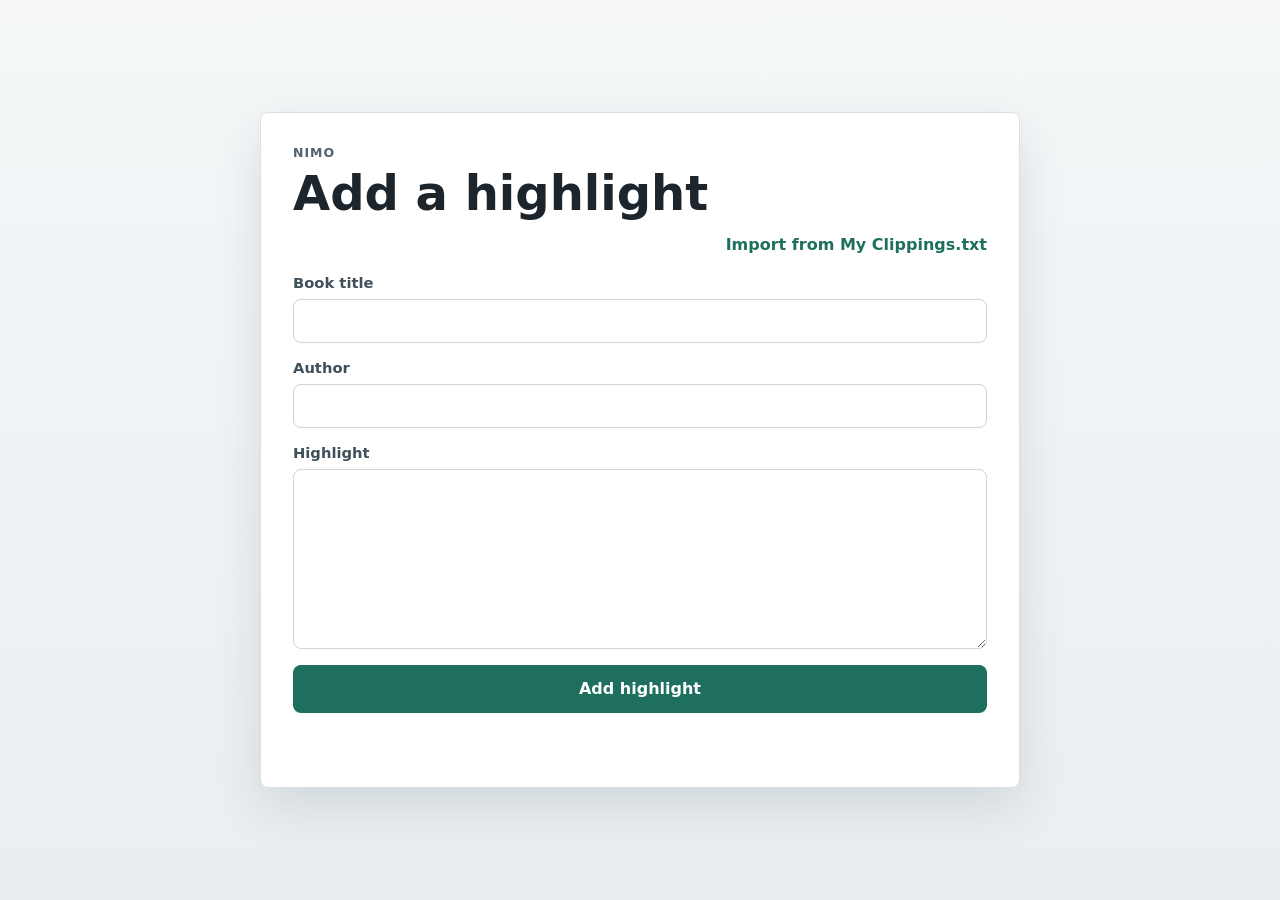
==== static/upload.html @ 3de4eac5 "Add docker compose and manual adding of highlight" ====
<!doctype html>
<html lang="en">
<head>
  <meta charset="utf-8">
  <meta name="viewport" content="width=device-width, initial-scale=1">
  <title>Nimo Manual Highlight</title>
  <link rel="stylesheet" href="/static/styles.css">
</head>
<body>
  <main class="shell">
    <section class="panel" aria-labelledby="page-title">
      <div class="header">
        <p class="eyebrow">Nimo</p>
        <h1 id="page-title">Add a highlight</h1>
      </div>

      <nav class="page-actions" aria-label="Import options">
        <a class="text-link" href="/">Import from My Clippings.txt</a>
      </nav>

      <form id="manual-form" class="manual-form">
        <label class="field" for="book-name">
          <span>Book title</span>
          <input id="book-name" name="book_name" type="text" autocomplete="off" required>
        </label>

        <label class="field" for="author">
          <span>Author</span>
          <input id="author" name="author" type="text" autocomplete="off" required>
        </label>

        <label class="field" for="highlight">
          <span>Highlight</span>
          <textarea id="highlight" name="highlight" rows="8" required></textarea>
        </label>

        <button id="submit-button" type="submit">Add highlight</button>
      </form>

      <p id="status" class="status" role="status" aria-live="polite"></p>

      <section id="result" class="result" hidden>
        <div class="result__meta">
          <span id="result-title"></span>
          <span id="result-state"></span>
        </div>
        <div id="highlight-list" class="highlight-list"></div>
      </section>
    </section>
  </main>

  <script>
    const form = document.querySelector('#manual-form');
    const submitButton = document.querySelector('#submit-button');
    const statusText = document.querySelector('#status');
    const result = document.querySelector('#result');
    const resultTitle = document.querySelector('#result-title');
    const resultState = document.querySelector('#result-state');
    const highlightList = document.querySelector('#highlight-list');

    form.addEventListener('submit', async (event) => {
      event.preventDefault();

      const formData = new FormData(form);
      const payload = {
        book_name: formData.get('book_name').trim(),
        author: formData.get('author').trim(),
        highlight: formData.get('highlight').trim(),
      };

      submitButton.disabled = true;
      submitButton.textContent = 'Adding...';
      statusText.textContent = 'Saving highlight...';
      result.hidden = true;
      highlightList.replaceChildren();

      try {
        const response = await fetch('/api/import/new', {
          method: 'POST',
          headers: {
            'Content-Type': 'application/json',
          },
          body: JSON.stringify(payload),
        });
        const data = await response.json();

        if (!response.ok) {
          throw new Error(data.detail || 'Save failed.');
        }

        const item = data.highlight;
        resultTitle.textContent = item.book_name;
        resultState.textContent = data.imported ? 'Saved' : 'Already exists';

        const article = document.createElement('article');
        article.className = 'highlight-card';

        const title = document.createElement('h2');
        title.textContent = item.book_name;

        const author = document.createElement('p');
        author.className = 'highlight-card__author';
        author.textContent = item.author;

        const quote = document.createElement('p');
        quote.className = 'highlight-card__text';
        quote.textContent = item.highlight;

        article.append(title, author, quote);
        highlightList.append(article);
        result.hidden = false;
        statusText.textContent = data.imported ? 'Highlight added.' : 'Duplicate highlight skipped.';

        if (data.imported) {
          form.reset();
        }
      } catch (error) {
        statusText.textContent = error.message;
      } finally {
        submitButton.disabled = false;
        submitButton.textContent = 'Add highlight';
      }
    });
  </script>
</body>
</html>
---- static/styles.css ----
:root {
  color-scheme: light;
  font-family: Inter, ui-sans-serif, system-ui, -apple-system, BlinkMacSystemFont, "Segoe UI", sans-serif;
  background: #f5f7f8;
  color: #1d252c;
}

* {
  box-sizing: border-box;
}

body {
  margin: 0;
  min-height: 100vh;
  background: linear-gradient(180deg, #f5f7f8 0%, #e8eef1 100%);
}

.shell {
  display: grid;
  min-height: 100vh;
  place-items: center;
  padding: 32px 16px;
}

.panel {
  width: min(100%, 760px);
  padding: 32px;
  border: 1px solid #d8e0e5;
  border-radius: 8px;
  background: #ffffff;
  box-shadow: 0 18px 48px rgba(31, 45, 56, 0.12);
}

.header {
  margin-bottom: 24px;
}

.eyebrow {
  margin: 0 0 8px;
  color: #52616b;
  font-size: 0.78rem;
  font-weight: 700;
  letter-spacing: 0.08em;
  text-transform: uppercase;
}

h1 {
  margin: 0;
  font-size: clamp(2rem, 5vw, 3rem);
  line-height: 1.05;
  letter-spacing: 0;
}

.upload-form {
  display: grid;
  gap: 16px;
}

.file-picker {
  display: grid;
  gap: 8px;
  min-height: 132px;
  align-content: center;
  padding: 24px;
  border: 2px dashed #9db0bb;
  border-radius: 8px;
  background: #f8fafb;
  cursor: pointer;
  transition: border-color 160ms ease, background 160ms ease;
}

.file-picker:hover,
.file-picker:focus-within {
  border-color: #2d6cdf;
  background: #f2f6fd;
}

.file-picker__title {
  font-size: 1rem;
  font-weight: 700;
}

.file-picker__meta {
  color: #61717d;
  overflow-wrap: anywhere;
}

input[type="file"] {
  position: absolute;
  inline-size: 1px;
  block-size: 1px;
  opacity: 0;
  pointer-events: none;
}

button {
  min-height: 48px;
  border: 0;
  border-radius: 8px;
  background: #1f6f5f;
  color: #ffffff;
  font: inherit;
  font-weight: 700;
  cursor: pointer;
  transition: background 160ms ease, transform 160ms ease;
}

button:hover:not(:disabled) {
  background: #18584c;
  transform: translateY(-1px);
}

button:disabled {
  background: #aab6bd;
  cursor: not-allowed;
}

.status {
  min-height: 24px;
  margin: 18px 0 0;
  color: #52616b;
}

.result {
  margin-top: 20px;
  border: 1px solid #d8e0e5;
  border-radius: 8px;
  overflow: hidden;
}

.result__meta {
  display: flex;
  justify-content: space-between;
  gap: 16px;
  padding: 12px 16px;
  background: #eef3f5;
  color: #40505a;
  font-size: 0.9rem;
  font-weight: 700;
}

.result__summary {
  margin: 0;
  padding: 14px 16px 0;
  color: #52616b;
  font-size: 0.92rem;
  line-height: 1.45;
}

.highlight-list {
  display: grid;
  gap: 12px;
  max-height: 520px;
  padding: 16px;
  overflow: auto;
  background: #fbfcfd;
}

.highlight-card {
  display: grid;
  gap: 8px;
  padding: 16px;
  border: 1px solid #d8e0e5;
  border-radius: 8px;
  background: #ffffff;
}

.highlight-card h2 {
  margin: 0;
  color: #1d252c;
  font-size: 1rem;
  line-height: 1.35;
  letter-spacing: 0;
}

.highlight-card__author {
  margin: 0;
  color: #61717d;
  font-size: 0.9rem;
  font-weight: 700;
}

.highlight-card__text {
  margin: 0;
  color: #28343c;
  font-size: 0.98rem;
  line-height: 1.55;
  white-space: pre-wrap;
  overflow-wrap: anywhere;
}

@media (max-width: 520px) {
  .panel {
    padding: 24px;
  }

  .result__meta {
    display: grid;
  }
}

.page-actions {
  display: flex;
  justify-content: flex-end;
  margin: -8px 0 20px;
}

.text-link {
  color: #1f6f5f;
  font-weight: 700;
  text-decoration: none;
}

.text-link:hover {
  text-decoration: underline;
}

.manual-form {
  display: grid;
  gap: 16px;
}

.field {
  display: grid;
  gap: 8px;
  color: #40505a;
  font-size: 0.92rem;
  font-weight: 700;
}

.field input,
.field textarea {
  width: 100%;
  border: 1px solid #cbd6dc;
  border-radius: 8px;
  background: #ffffff;
  color: #1d252c;
  font: inherit;
  font-weight: 400;
}

.field input {
  min-height: 44px;
  padding: 10px 12px;
}

.field textarea {
  min-height: 180px;
  padding: 12px;
  resize: vertical;
}

.field input:focus,
.field textarea:focus {
  border-color: #2d6cdf;
  outline: 3px solid rgba(45, 108, 223, 0.14);
}
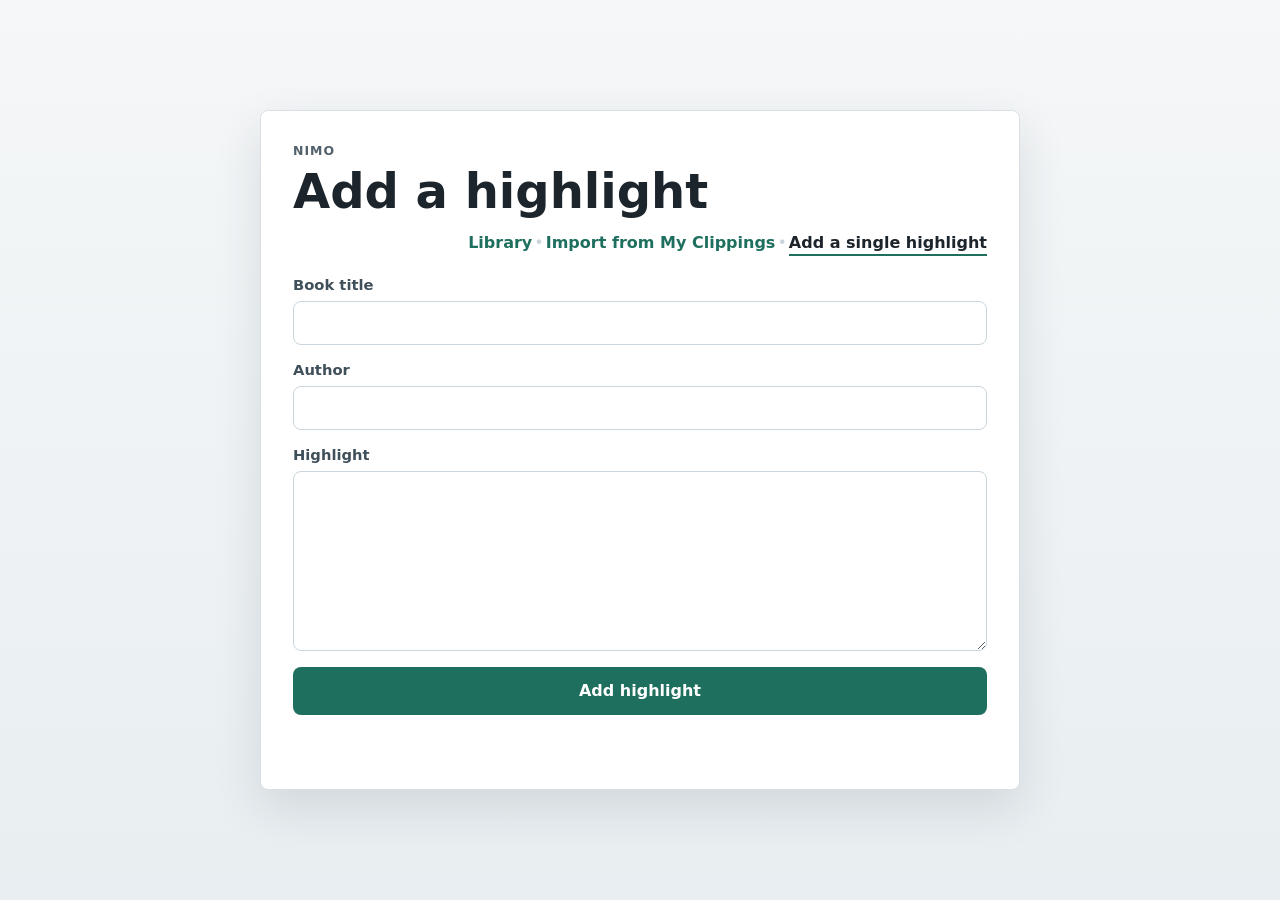
==== commit 7090396b: "Add highlights library UI, Firefox sync extension, and AGENTS.md - Add AGENTS.md with guidelines and" ====
--- a/static/upload.html
+++ b/static/upload.html
@@ -14,8 +14,12 @@
         <h1 id="page-title">Add a highlight</h1>
       </div>
 
-      <nav class="page-actions" aria-label="Import options">
-        <a class="text-link" href="/">Import from My Clippings.txt</a>
+      <nav class="page-actions" aria-label="Navigation">
+        <a class="text-link" href="/library">Library</a>
+        <span class="nav-separator">•</span>
+        <a class="text-link" href="/">Import from My Clippings</a>
+        <span class="nav-separator">•</span>
+        <a class="text-link is-active" href="/upload.html">Add a single highlight</a>
       </nav>
 
       <form id="manual-form" class="manual-form">
--- a/static/styles.css
+++ b/static/styles.css
@@ -255,3 +255,244 @@
   border-color: #2d6cdf;
   outline: 3px solid rgba(45, 108, 223, 0.14);
 }
+
+.panel--wide {
+  width: min(100%, 880px);
+}
+
+.nav-separator {
+  color: #cbd6dc;
+  user-select: none;
+  margin: 0 2px;
+}
+
+.text-link.is-active {
+  color: #1d252c;
+  border-bottom: 2px solid #1f6f5f;
+  padding-bottom: 2px;
+}
+
+.library-toolbar {
+  display: grid;
+  grid-template-columns: 1fr auto;
+  gap: 12px;
+  margin-bottom: 16px;
+}
+
+@media (max-width: 640px) {
+  .library-toolbar {
+    grid-template-columns: 1fr;
+  }
+}
+
+.search-box {
+  position: relative;
+  display: flex;
+  align-items: center;
+}
+
+.search-box input {
+  width: 100%;
+  min-height: 44px;
+  padding: 10px 12px 10px 38px;
+  border: 1px solid #cbd6dc;
+  border-radius: 8px;
+  font: inherit;
+  font-size: 0.95rem;
+  background: #ffffff;
+  color: #1d252c;
+}
+
+.search-box input:focus {
+  border-color: #2d6cdf;
+  outline: 3px solid rgba(45, 108, 223, 0.14);
+}
+
+.search-box svg {
+  position: absolute;
+  left: 12px;
+  width: 16px;
+  height: 16px;
+  fill: none;
+  stroke: #8c9ba5;
+  stroke-width: 2;
+  stroke-linecap: round;
+  stroke-linejoin: round;
+  pointer-events: none;
+}
+
+.filter-select {
+  min-height: 44px;
+  padding: 10px 14px;
+  border: 1px solid #cbd6dc;
+  border-radius: 8px;
+  font: inherit;
+  font-size: 0.92rem;
+  background: #ffffff;
+  color: #1d252c;
+  max-width: 320px;
+  text-overflow: ellipsis;
+  cursor: pointer;
+}
+
+.filter-select:focus {
+  border-color: #2d6cdf;
+  outline: 3px solid rgba(45, 108, 223, 0.14);
+}
+
+.library-stats-bar {
+  display: flex;
+  justify-content: space-between;
+  align-items: center;
+  flex-wrap: wrap;
+  gap: 8px;
+  padding: 10px 14px;
+  background: #f0f4f6;
+  border-radius: 6px;
+  margin-bottom: 16px;
+  font-size: 0.88rem;
+  color: #52616b;
+}
+
+.library-stats-bar strong {
+  color: #1d252c;
+}
+
+.highlight-card__actions {
+  display: flex;
+  justify-content: flex-end;
+  align-items: center;
+  gap: 8px;
+  margin-top: 6px;
+  padding-top: 10px;
+  border-top: 1px solid #f0f4f6;
+}
+
+.action-btn {
+  display: inline-flex;
+  align-items: center;
+  gap: 5px;
+  min-height: 32px;
+  padding: 4px 10px;
+  border: 1px solid #cbd6dc;
+  border-radius: 6px;
+  background: #ffffff;
+  color: #52616b;
+  font-size: 0.82rem;
+  font-weight: 600;
+  cursor: pointer;
+  transition: all 140ms ease;
+}
+
+.action-btn:hover {
+  background: #f8fafb;
+  color: #1d252c;
+  border-color: #9db0bb;
+  transform: none;
+}
+
+.action-btn--delete:hover {
+  background: #fdf2f2;
+  color: #c53030;
+  border-color: #fca5a5;
+}
+
+.pagination-container {
+  display: flex;
+  justify-content: space-between;
+  align-items: center;
+  flex-wrap: wrap;
+  gap: 12px;
+  margin-top: 20px;
+  padding-top: 16px;
+  border-top: 1px solid #e8eef1;
+  font-size: 0.9rem;
+  color: #61717d;
+}
+
+.pagination-buttons {
+  display: flex;
+  gap: 8px;
+}
+
+.page-btn {
+  min-height: 36px;
+  padding: 6px 14px;
+  border: 1px solid #cbd6dc;
+  border-radius: 6px;
+  background: #ffffff;
+  color: #1d252c;
+  font-size: 0.88rem;
+  font-weight: 600;
+  cursor: pointer;
+  transition: background 140ms ease;
+}
+
+.page-btn:hover:not(:disabled) {
+  background: #eef3f5;
+  transform: none;
+}
+
+.page-btn:disabled {
+  background: #f5f7f8;
+  color: #aab6bd;
+  border-color: #e2e8ec;
+  cursor: not-allowed;
+}
+
+.empty-state {
+  display: grid;
+  gap: 12px;
+  text-align: center;
+  padding: 48px 24px;
+  background: #fbfcfd;
+  border: 1px dashed #cbd6dc;
+  border-radius: 8px;
+  color: #52616b;
+}
+
+.empty-state__icon {
+  font-size: 2.4rem;
+  margin-bottom: 2px;
+}
+
+.empty-state__title {
+  margin: 0;
+  font-size: 1.15rem;
+  font-weight: 700;
+  color: #1d252c;
+}
+
+.empty-state__desc {
+  margin: 0;
+  font-size: 0.92rem;
+  color: #61717d;
+}
+
+.empty-state__actions {
+  display: flex;
+  justify-content: center;
+  gap: 12px;
+  margin-top: 8px;
+}
+
+.btn-outline {
+  display: inline-flex;
+  align-items: center;
+  min-height: 38px;
+  padding: 8px 16px;
+  border: 1px solid #1f6f5f;
+  border-radius: 6px;
+  color: #1f6f5f;
+  background: transparent;
+  font-weight: 600;
+  text-decoration: none;
+  font-size: 0.9rem;
+  transition: all 140ms ease;
+}
+
+.btn-outline:hover {
+  background: #1f6f5f;
+  color: #ffffff;
+}
+
